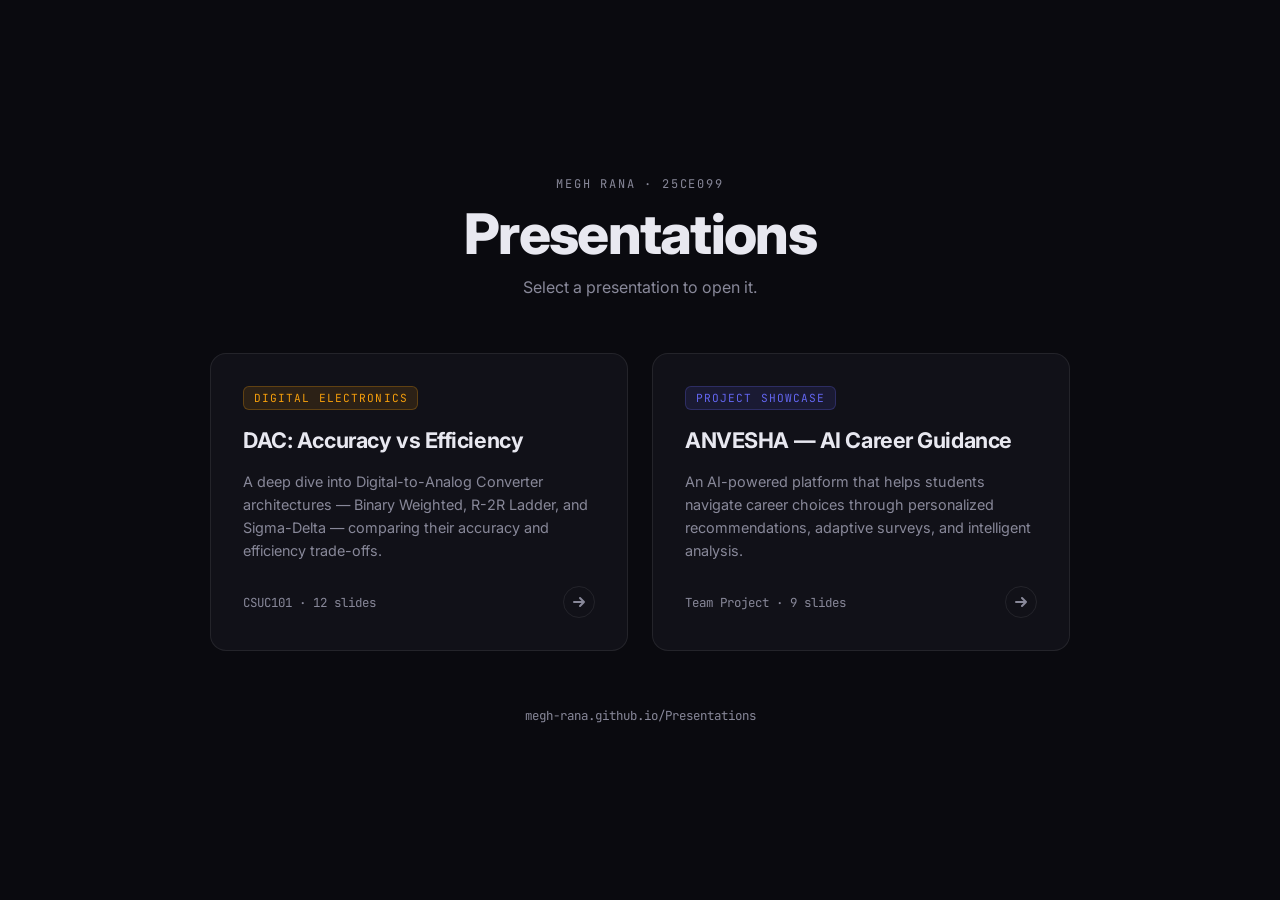
==== index.html @ 6103f46a "Initial commit: unified presentations hub with DE and Anvesha" ====
<!DOCTYPE html>
<html lang="en">
<head>
  <meta charset="UTF-8">
  <meta name="viewport" content="width=device-width, initial-scale=1.0">
  <title>Presentations — Megh Rana</title>
  <link href="https://fonts.googleapis.com/css2?family=Inter:wght@300;400;500;600;700;800&family=JetBrains+Mono:wght@400;500&display=swap" rel="stylesheet">
  <style>
    *, *::before, *::after { box-sizing: border-box; margin: 0; padding: 0; }

    :root {
      --bg: #0a0a0f;
      --surface: #111118;
      --border: rgba(255,255,255,0.08);
      --text: #e8e8f0;
      --text-dim: #888899;
      --amber: #f59e0b;
      --teal: #14b8a6;
      --indigo: #6366f1;
      --rose: #f43f5e;
    }

    html, body {
      height: 100%;
      background: var(--bg);
      color: var(--text);
      font-family: 'Inter', sans-serif;
    }

    body {
      min-height: 100vh;
      display: flex;
      flex-direction: column;
      align-items: center;
      justify-content: center;
      padding: 2rem 1rem;
    }

    header {
      text-align: center;
      margin-bottom: 3.5rem;
    }

    .eyebrow {
      font-family: 'JetBrains Mono', monospace;
      font-size: 0.75rem;
      letter-spacing: 0.15em;
      color: var(--text-dim);
      text-transform: uppercase;
      margin-bottom: 0.75rem;
    }

    h1 {
      font-size: clamp(2rem, 5vw, 3.5rem);
      font-weight: 800;
      letter-spacing: -0.03em;
      line-height: 1.1;
    }

    .subtitle {
      margin-top: 0.75rem;
      color: var(--text-dim);
      font-size: 1rem;
    }

    .grid {
      display: grid;
      grid-template-columns: repeat(auto-fit, minmax(280px, 1fr));
      gap: 1.5rem;
      width: 100%;
      max-width: 860px;
    }

    .card {
      background: var(--surface);
      border: 1px solid var(--border);
      border-radius: 16px;
      padding: 2rem;
      text-decoration: none;
      color: inherit;
      display: flex;
      flex-direction: column;
      gap: 1rem;
      transition: border-color 0.2s, transform 0.2s, box-shadow 0.2s;
      position: relative;
      overflow: hidden;
    }

    .card::before {
      content: '';
      position: absolute;
      inset: 0;
      opacity: 0;
      transition: opacity 0.2s;
      border-radius: inherit;
    }

    .card:hover {
      transform: translateY(-4px);
      box-shadow: 0 20px 40px rgba(0,0,0,0.4);
    }

    .card.amber { --accent: var(--amber); }
    .card.indigo { --accent: var(--indigo); }

    .card:hover { border-color: var(--accent); }
    .card:hover::before { background: radial-gradient(ellipse at top left, color-mix(in srgb, var(--accent) 8%, transparent), transparent 70%); opacity: 1; }

    .card-tag {
      font-family: 'JetBrains Mono', monospace;
      font-size: 0.7rem;
      letter-spacing: 0.1em;
      text-transform: uppercase;
      color: var(--accent);
      background: color-mix(in srgb, var(--accent) 12%, transparent);
      border: 1px solid color-mix(in srgb, var(--accent) 25%, transparent);
      padding: 0.25rem 0.6rem;
      border-radius: 6px;
      width: fit-content;
    }

    .card h2 {
      font-size: 1.35rem;
      font-weight: 700;
      letter-spacing: -0.02em;
      line-height: 1.3;
    }

    .card p {
      font-size: 0.9rem;
      color: var(--text-dim);
      line-height: 1.6;
      flex: 1;
    }

    .card-footer {
      display: flex;
      align-items: center;
      justify-content: space-between;
      margin-top: 0.5rem;
    }

    .card-meta {
      font-size: 0.78rem;
      color: var(--text-dim);
      font-family: 'JetBrains Mono', monospace;
    }

    .arrow {
      width: 32px;
      height: 32px;
      border-radius: 50%;
      border: 1px solid var(--border);
      display: flex;
      align-items: center;
      justify-content: center;
      color: var(--text-dim);
      transition: border-color 0.2s, color 0.2s, background 0.2s;
    }

    .card:hover .arrow {
      border-color: var(--accent);
      color: var(--accent);
      background: color-mix(in srgb, var(--accent) 10%, transparent);
    }

    footer {
      margin-top: 3.5rem;
      font-size: 0.78rem;
      color: var(--text-dim);
      font-family: 'JetBrains Mono', monospace;
      text-align: center;
    }
  </style>
</head>
<body>

  <header>
    <div class="eyebrow">Megh Rana · 25CE099</div>
    <h1>Presentations</h1>
    <p class="subtitle">Select a presentation to open it.</p>
  </header>

  <div class="grid">

    <a class="card amber" href="de_presentation/index.html">
      <div class="card-tag">Digital Electronics</div>
      <h2>DAC: Accuracy vs Efficiency</h2>
      <p>A deep dive into Digital-to-Analog Converter architectures — Binary Weighted, R-2R Ladder, and Sigma-Delta — comparing their accuracy and efficiency trade-offs.</p>
      <div class="card-footer">
        <span class="card-meta">CSUC101 · 12 slides</span>
        <span class="arrow">
          <svg width="14" height="14" viewBox="0 0 14 14" fill="none" stroke="currentColor" stroke-width="2" stroke-linecap="round" stroke-linejoin="round">
            <path d="M2 7h10M8 3l4 4-4 4"/>
          </svg>
        </span>
      </div>
    </a>

    <a class="card indigo" href="anvesha_presentation/index.html">
      <div class="card-tag">Project Showcase</div>
      <h2>ANVESHA — AI Career Guidance</h2>
      <p>An AI-powered platform that helps students navigate career choices through personalized recommendations, adaptive surveys, and intelligent analysis.</p>
      <div class="card-footer">
        <span class="card-meta">Team Project · 9 slides</span>
        <span class="arrow">
          <svg width="14" height="14" viewBox="0 0 14 14" fill="none" stroke="currentColor" stroke-width="2" stroke-linecap="round" stroke-linejoin="round">
            <path d="M2 7h10M8 3l4 4-4 4"/>
          </svg>
        </span>
      </div>
    </a>

  </div>

  <footer>megh-rana.github.io/Presentations</footer>

</body>
</html>
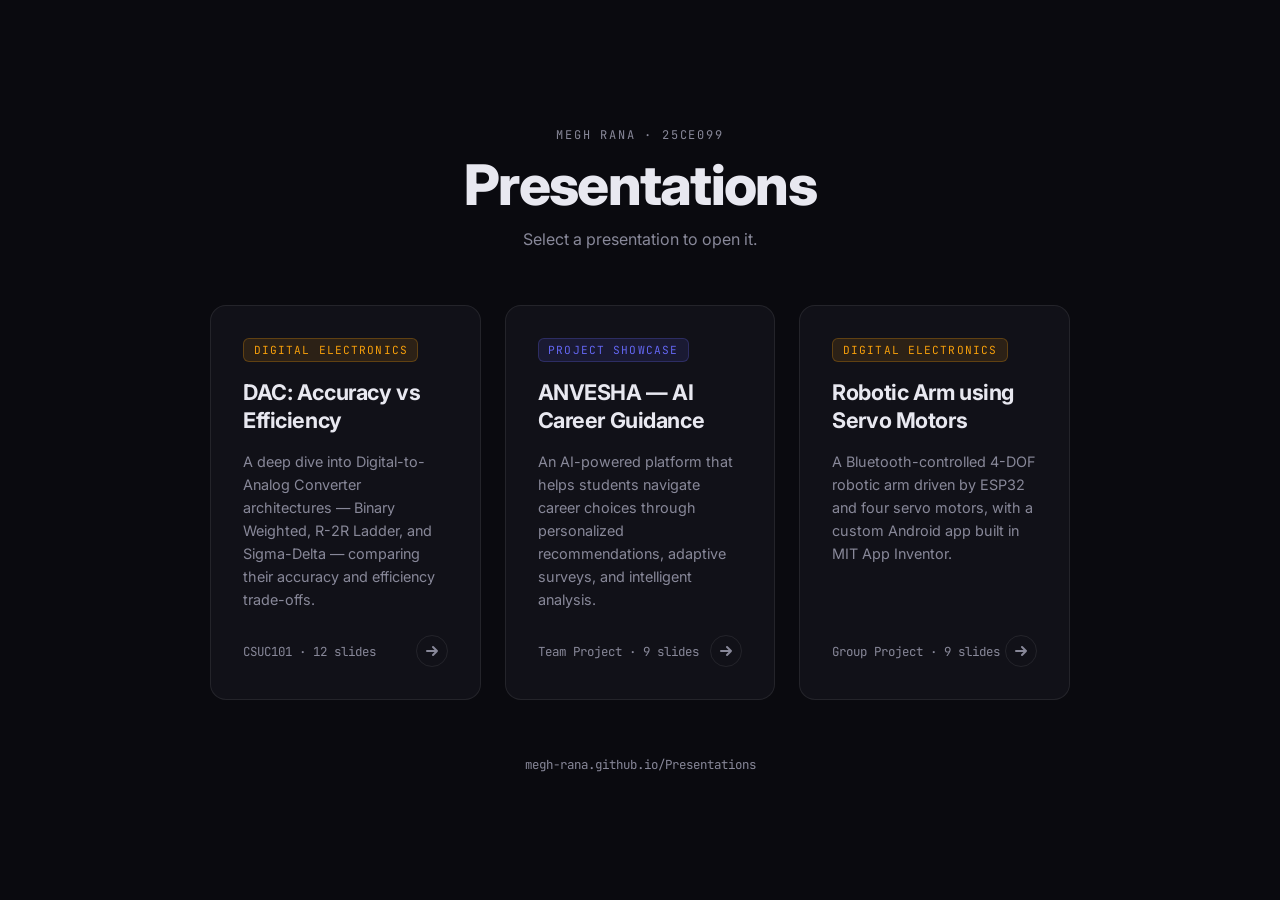
==== commit fec9d262: "Add robotic arm presentation; update landing page" ====
--- a/index.html
+++ b/index.html
@@ -65,7 +65,7 @@
 
     .grid {
       display: grid;
-      grid-template-columns: repeat(auto-fit, minmax(280px, 1fr));
+      grid-template-columns: repeat(auto-fit, minmax(260px, 1fr));
       gap: 1.5rem;
       width: 100%;
       max-width: 860px;
@@ -211,6 +211,20 @@
       </div>
     </a>
 
+    <a class="card amber" href="robotic_arm_presentation/index.html">
+      <div class="card-tag">Digital Electronics</div>
+      <h2>Robotic Arm using Servo Motors</h2>
+      <p>A Bluetooth-controlled 4-DOF robotic arm driven by ESP32 and four servo motors, with a custom Android app built in MIT App Inventor.</p>
+      <div class="card-footer">
+        <span class="card-meta">Group Project · 9 slides</span>
+        <span class="arrow">
+          <svg width="14" height="14" viewBox="0 0 14 14" fill="none" stroke="currentColor" stroke-width="2" stroke-linecap="round" stroke-linejoin="round">
+            <path d="M2 7h10M8 3l4 4-4 4"/>
+          </svg>
+        </span>
+      </div>
+    </a>
+
   </div>
 
   <footer>megh-rana.github.io/Presentations</footer>
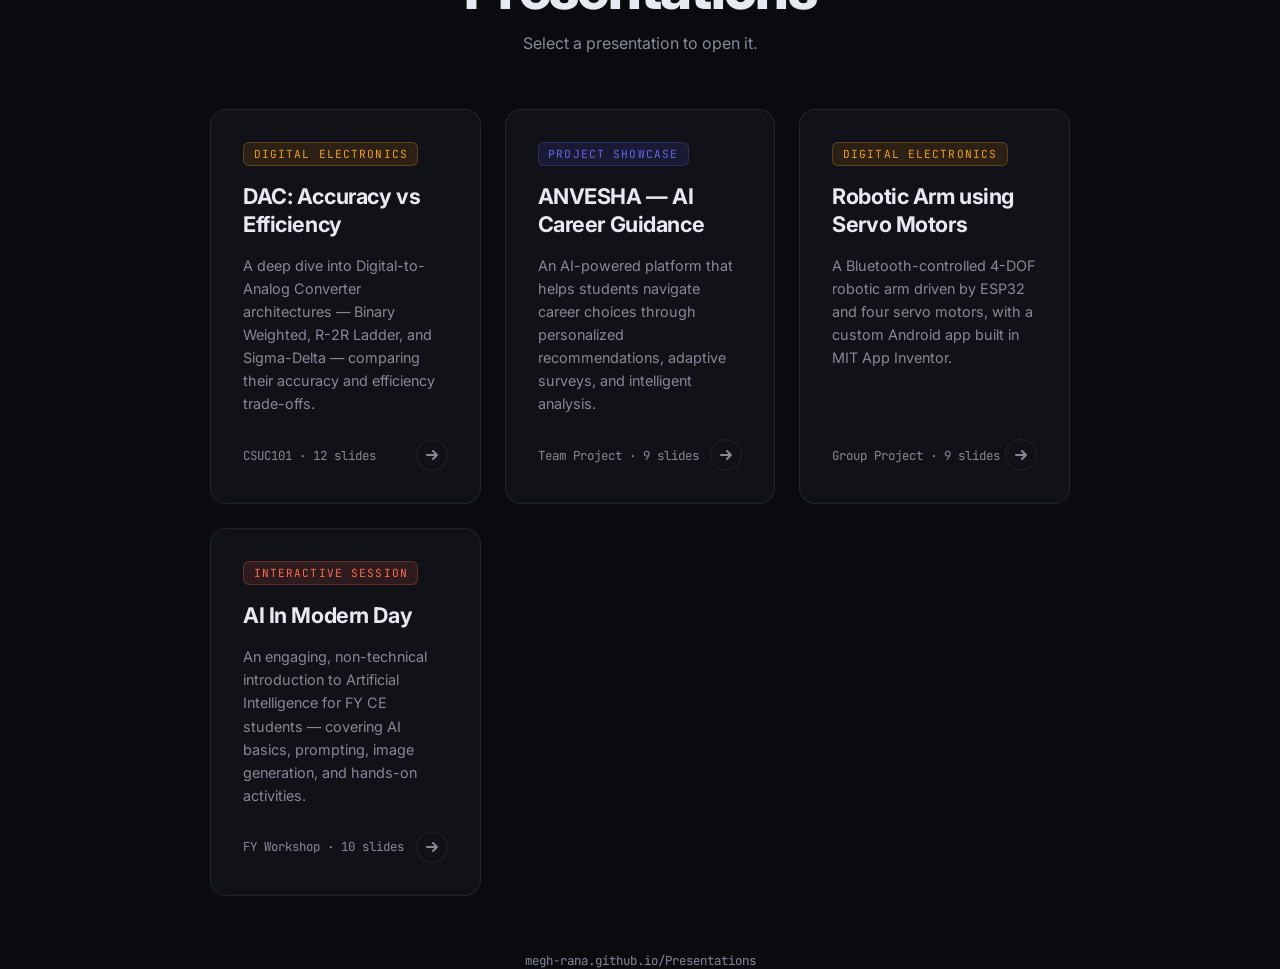
==== commit 8c3f39d9: "presentations: add presentation for "AI In Modern Day"" ====
--- a/index.html
+++ b/index.html
@@ -18,6 +18,7 @@
       --teal: #14b8a6;
       --indigo: #6366f1;
       --rose: #f43f5e;
+      --coral: #ff6b4a;
     }
 
     html, body {
@@ -102,6 +103,7 @@
 
     .card.amber { --accent: var(--amber); }
     .card.indigo { --accent: var(--indigo); }
+    .card.coral { --accent: var(--coral); }
 
     .card:hover { border-color: var(--accent); }
     .card:hover::before { background: radial-gradient(ellipse at top left, color-mix(in srgb, var(--accent) 8%, transparent), transparent 70%); opacity: 1; }
@@ -225,6 +227,20 @@
       </div>
     </a>
 
+    <a class="card coral" href="ai_presentation/index.html">
+      <div class="card-tag">Interactive Session</div>
+      <h2>AI In Modern Day</h2>
+      <p>An engaging, non-technical introduction to Artificial Intelligence for FY CE students — covering AI basics, prompting, image generation, and hands-on activities.</p>
+      <div class="card-footer">
+        <span class="card-meta">FY Workshop · 10 slides</span>
+        <span class="arrow">
+          <svg width="14" height="14" viewBox="0 0 14 14" fill="none" stroke="currentColor" stroke-width="2" stroke-linecap="round" stroke-linejoin="round">
+            <path d="M2 7h10M8 3l4 4-4 4"/>
+          </svg>
+        </span>
+      </div>
+    </a>
+
   </div>
 
   <footer>megh-rana.github.io/Presentations</footer>
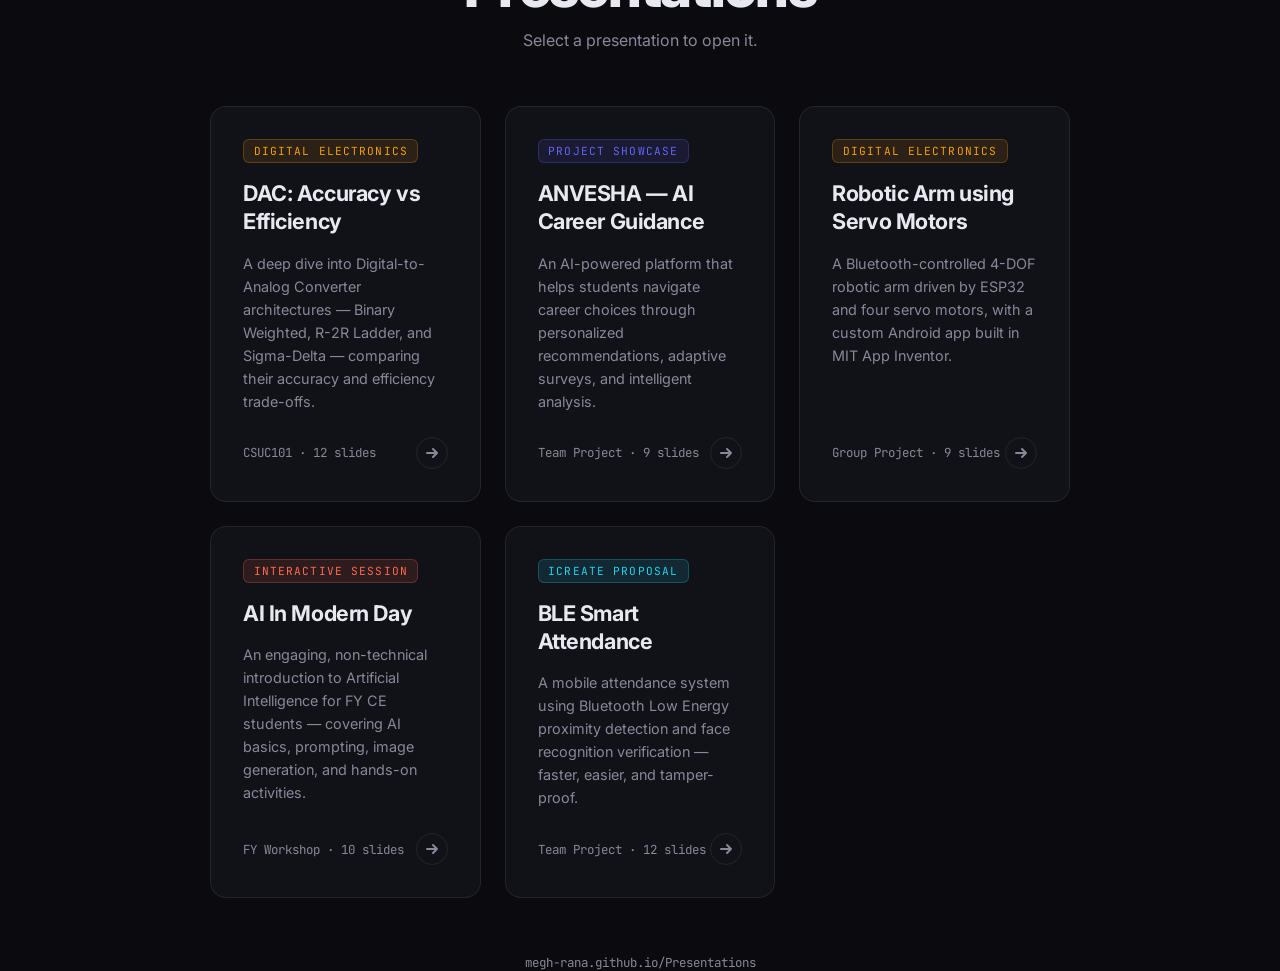
==== commit 8eb3bc0d: "Add BLE Smart Attendance presentation (iCreate proposal) - 12-slide presentation: problem, solution," ====
--- a/index.html
+++ b/index.html
@@ -241,6 +241,20 @@
       </div>
     </a>
 
+    <a class="card indigo" href="ble_attendance_presentation/index.html" style="--accent: #22d3ee;">
+      <div class="card-tag" style="color: #22d3ee; background: rgba(34,211,238,0.12); border-color: rgba(34,211,238,0.25);">iCreate Proposal</div>
+      <h2>BLE Smart Attendance</h2>
+      <p>A mobile attendance system using Bluetooth Low Energy proximity detection and face recognition verification — faster, easier, and tamper-proof.</p>
+      <div class="card-footer">
+        <span class="card-meta">Team Project · 12 slides</span>
+        <span class="arrow">
+          <svg width="14" height="14" viewBox="0 0 14 14" fill="none" stroke="currentColor" stroke-width="2" stroke-linecap="round" stroke-linejoin="round">
+            <path d="M2 7h10M8 3l4 4-4 4"/>
+          </svg>
+        </span>
+      </div>
+    </a>
+
   </div>
 
   <footer>megh-rana.github.io/Presentations</footer>
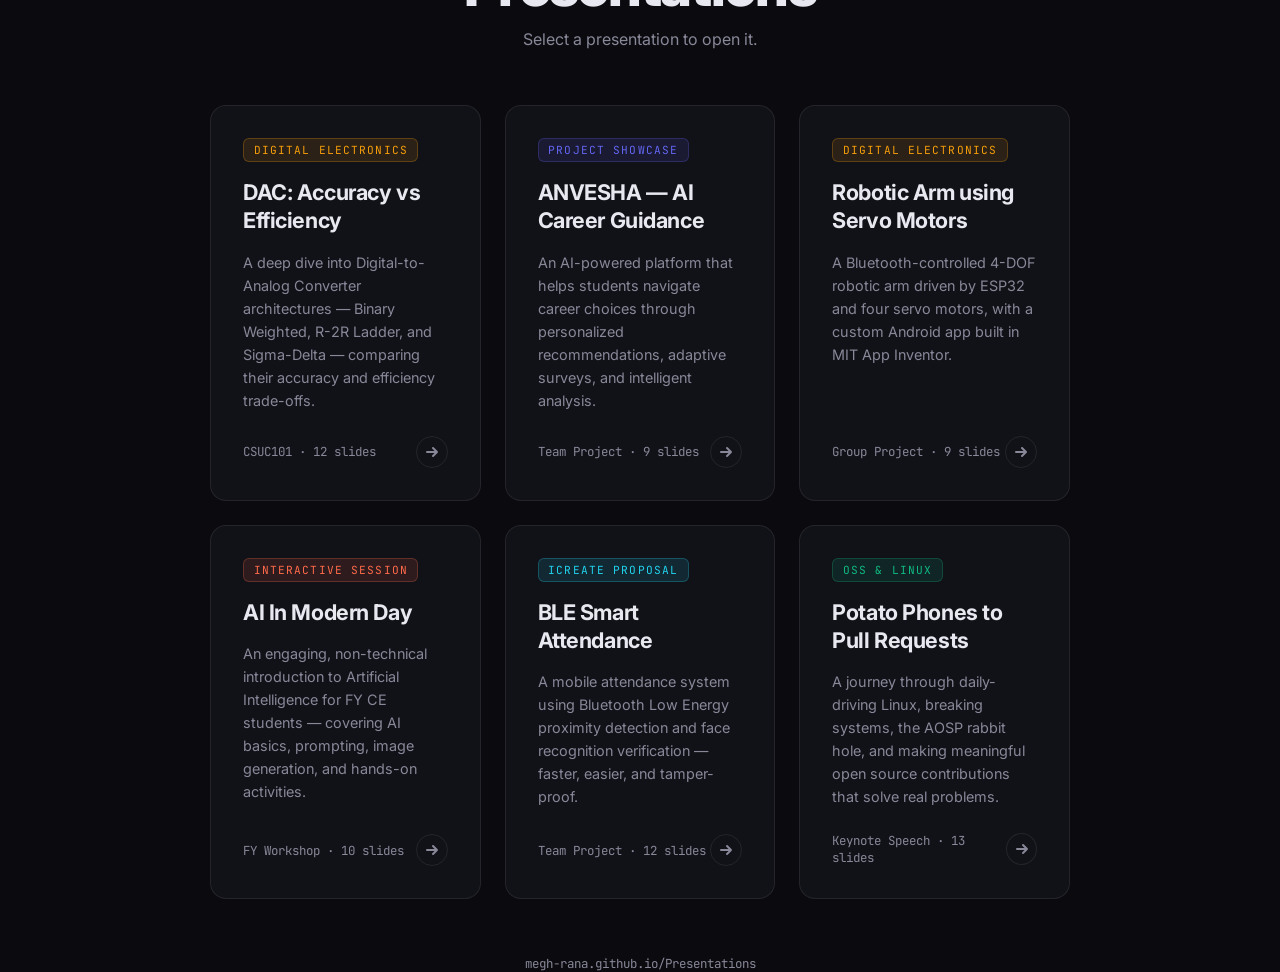
==== commit 49a90b18: "Add Open Source & Linux presentation (Potato Phones to Pull Requests)" ====
--- a/index.html
+++ b/index.html
@@ -104,6 +104,8 @@
     .card.amber { --accent: var(--amber); }
     .card.indigo { --accent: var(--indigo); }
     .card.coral { --accent: var(--coral); }
+    .card.emerald { --accent: #10b981; }
+    .card.teal { --accent: var(--teal); }
 
     .card:hover { border-color: var(--accent); }
     .card:hover::before { background: radial-gradient(ellipse at top left, color-mix(in srgb, var(--accent) 8%, transparent), transparent 70%); opacity: 1; }
@@ -255,6 +257,20 @@
       </div>
     </a>
 
+    <a class="card emerald" href="oss_presentation/index.html">
+      <div class="card-tag">OSS & Linux</div>
+      <h2>Potato Phones to Pull Requests</h2>
+      <p>A journey through daily-driving Linux, breaking systems, the AOSP rabbit hole, and making meaningful open source contributions that solve real problems.</p>
+      <div class="card-footer">
+        <span class="card-meta">Keynote Speech · 13 slides</span>
+        <span class="arrow">
+          <svg width="14" height="14" viewBox="0 0 14 14" fill="none" stroke="currentColor" stroke-width="2" stroke-linecap="round" stroke-linejoin="round">
+            <path d="M2 7h10M8 3l4 4-4 4"/>
+          </svg>
+        </span>
+      </div>
+    </a>
+
   </div>
 
   <footer>megh-rana.github.io/Presentations</footer>
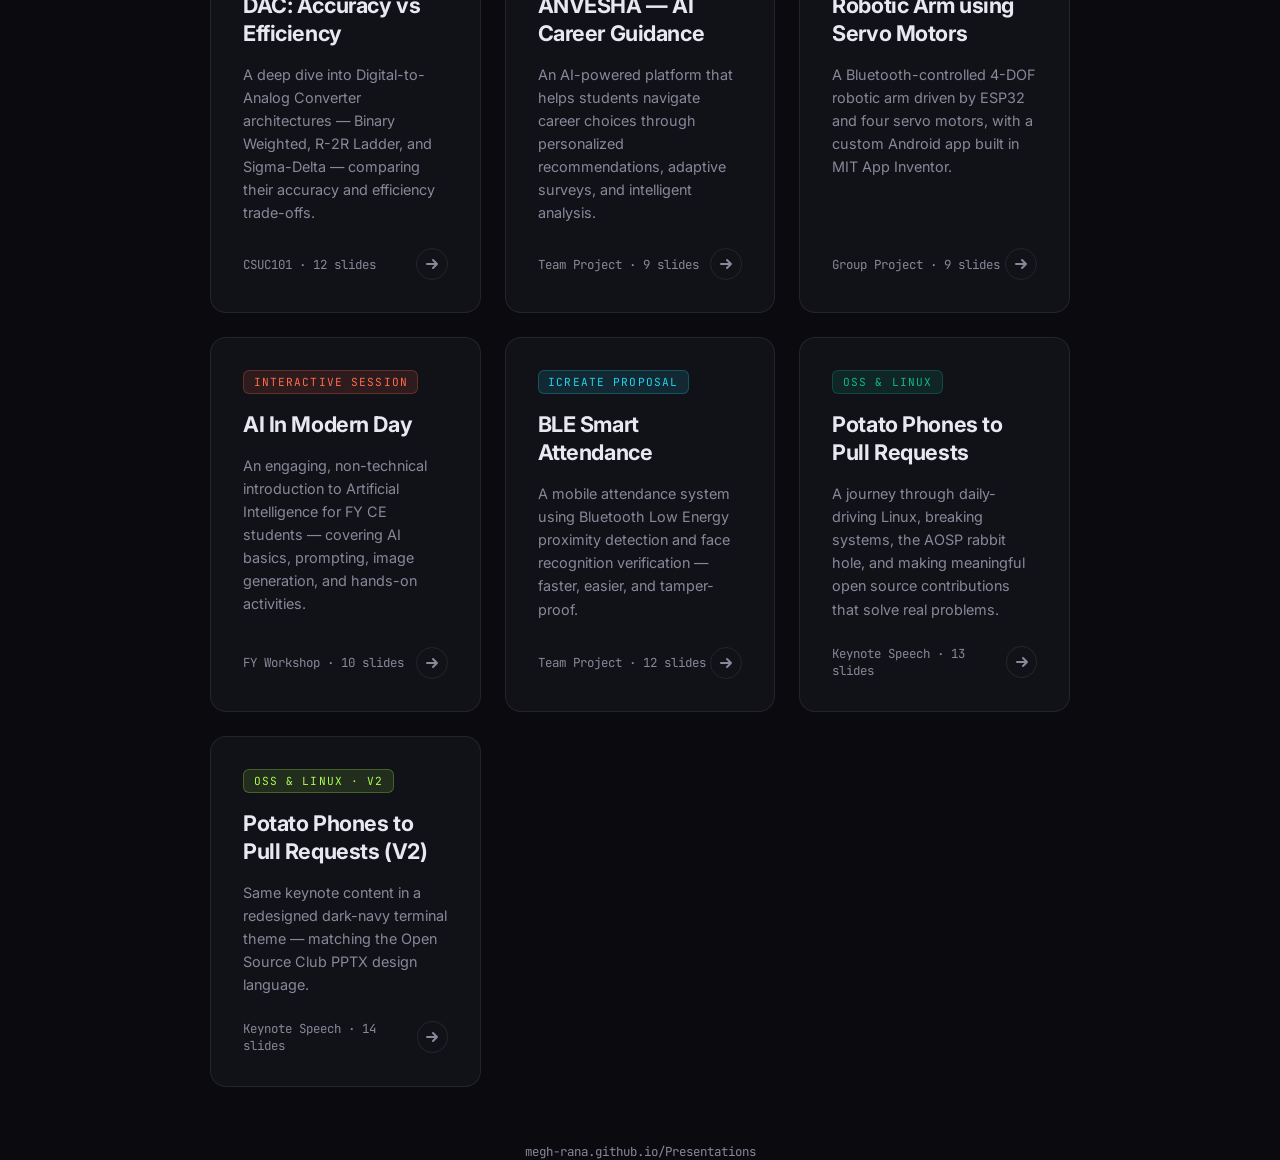
==== commit 53a7f85e: "twmp commit, fix later" ====
--- a/index.html
+++ b/index.html
@@ -258,7 +258,7 @@
     </a>
 
     <a class="card emerald" href="oss_presentation/index.html">
-      <div class="card-tag">OSS & Linux</div>
+      <div class="card-tag">OSS &amp; Linux</div>
       <h2>Potato Phones to Pull Requests</h2>
       <p>A journey through daily-driving Linux, breaking systems, the AOSP rabbit hole, and making meaningful open source contributions that solve real problems.</p>
       <div class="card-footer">
@@ -271,6 +271,20 @@
       </div>
     </a>
 
+    <a class="card emerald" href="oss_presentation_v2/index.html" style="--accent: #A6FF4D;">
+      <div class="card-tag" style="color: #A6FF4D; background: rgba(166,255,77,0.12); border-color: rgba(166,255,77,0.25);">OSS &amp; Linux · V2</div>
+      <h2>Potato Phones to Pull Requests (V2)</h2>
+      <p>Same keynote content in a redesigned dark-navy terminal theme — matching the Open Source Club PPTX design language.</p>
+      <div class="card-footer">
+        <span class="card-meta">Keynote Speech · 14 slides</span>
+        <span class="arrow">
+          <svg width="14" height="14" viewBox="0 0 14 14" fill="none" stroke="currentColor" stroke-width="2" stroke-linecap="round" stroke-linejoin="round">
+            <path d="M2 7h10M8 3l4 4-4 4"/>
+          </svg>
+        </span>
+      </div>
+    </a>
+
   </div>
 
   <footer>megh-rana.github.io/Presentations</footer>
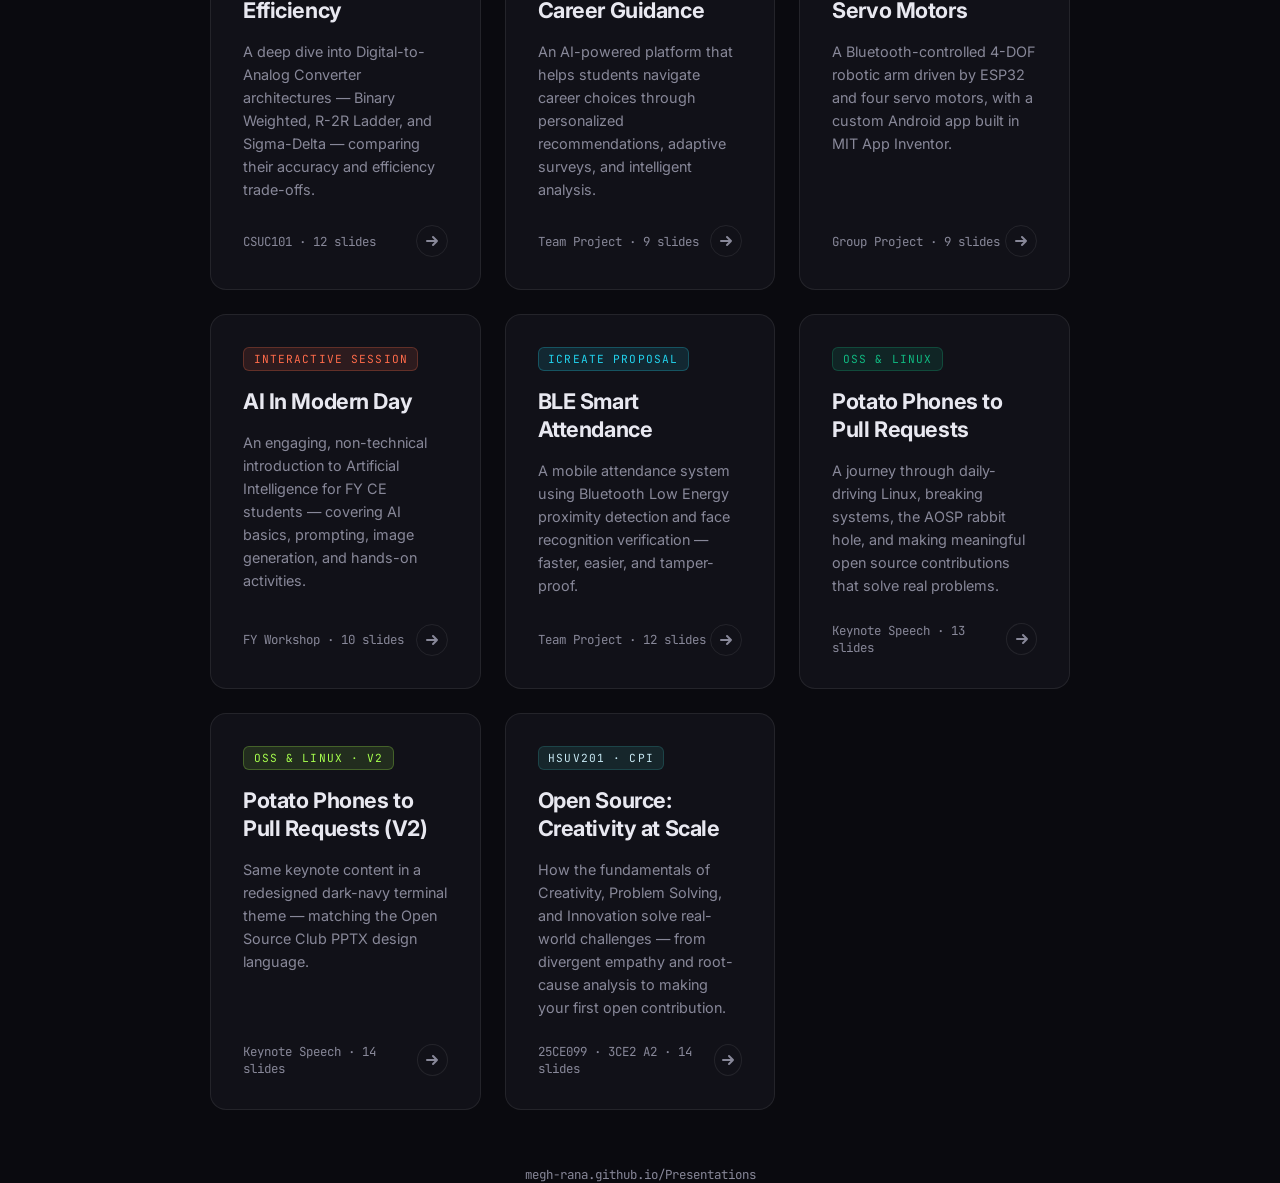
==== commit a350541a: "Add CPI presentation: Open Source: Creativity at Scale (HSUV201)" ====
--- a/index.html
+++ b/index.html
@@ -285,6 +285,20 @@
       </div>
     </a>
 
+    <a class="card" href="cpsi_presentation/index.html" style="--accent: #297373;">
+      <div class="card-tag" style="color: #c7e8f3; background: rgba(41, 115, 115, 0.22); border-color: rgba(41, 115, 115, 0.4);">HSUV201 · CPI</div>
+      <h2>Open Source: Creativity at Scale</h2>
+      <p>How the fundamentals of Creativity, Problem Solving, and Innovation solve real-world challenges — from divergent empathy and root-cause analysis to making your first open contribution.</p>
+      <div class="card-footer">
+        <span class="card-meta">25CE099 · 3CE2 A2 · 14 slides</span>
+        <span class="arrow">
+          <svg width="14" height="14" viewBox="0 0 14 14" fill="none" stroke="currentColor" stroke-width="2" stroke-linecap="round" stroke-linejoin="round">
+            <path d="M2 7h10M8 3l4 4-4 4"/>
+          </svg>
+        </span>
+      </div>
+    </a>
+
   </div>
 
   <footer>megh-rana.github.io/Presentations</footer>
